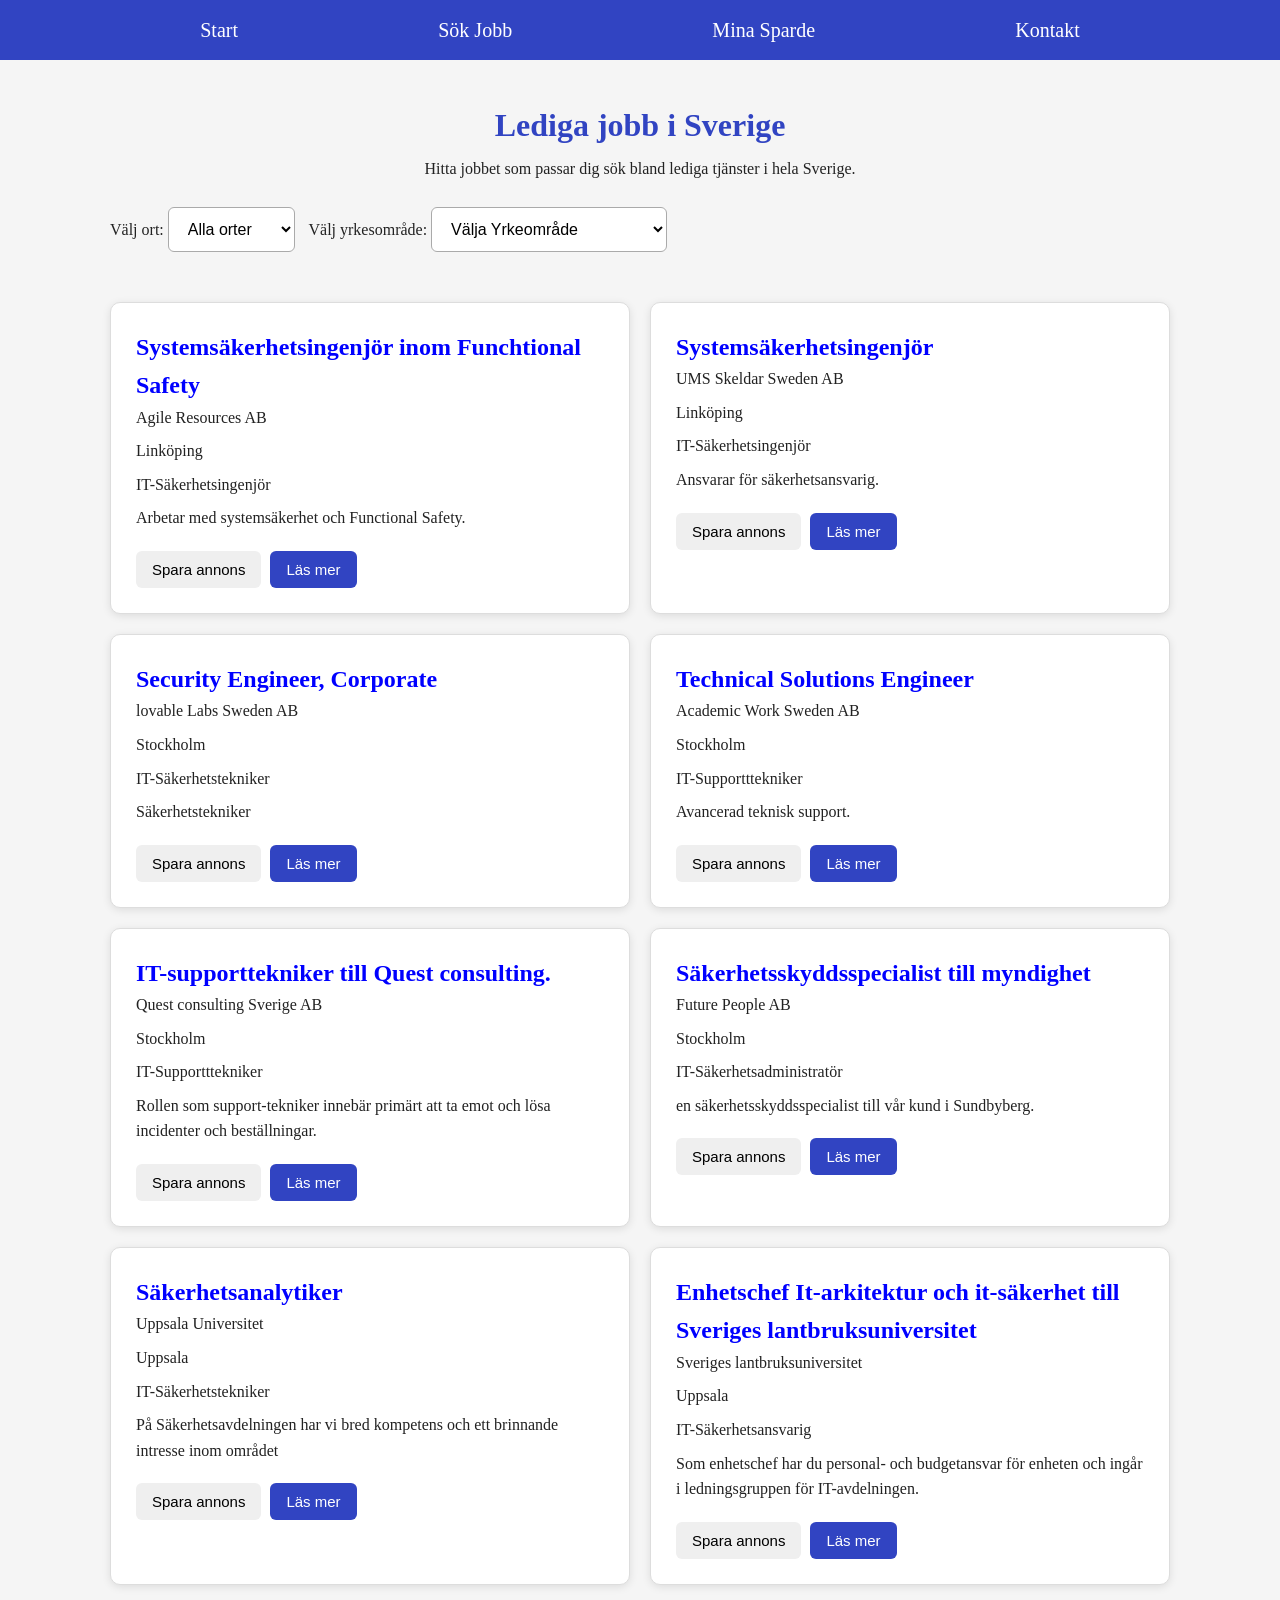
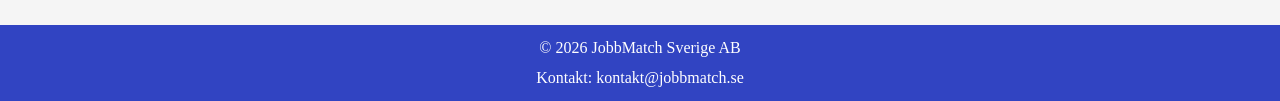
==== annonser.html @ a0ccef65 "uppdetera och merge med andra brance ola" ====
<!DOCTYPE html>
<html lang="sv">
<head>
    <meta charset="UTF-8">
    <meta name="viewport" content="width=device-width, initial-scale=1.0">
    <title>Jobbstart</title>

    <link rel="stylesheet" href="annonser.css">
    <script src="annonser.js" defer></script>
</head>
<body>
    <header>
        <nav>
            <a href="index.html">Start</a>
            <a href="annonser.html">Sök Jobb</a>
            <a href="spara.html">Mina Sparde</a>
            <a href="kontakt.html">Kontakt </a>
        </nav>     
    </header>
    <main> 
         <h1>Lediga jobb i Sverige</h1>
         <p>Hitta jobbet som passar dig sök bland lediga tjänster i hela Sverige.</p>
         <label for="ort">Välj ort:</label>
    
            <select id="ort">
                <option value="">Alla orter</option>
                <option value="Linköping">Linköping</option>
                <option value="Stockholm">Stockholm</option>
                <option value="Uppsala">Uppsala</option>
                <option value="Gotland">Gotland</option>
            </select>
            <label for="yrke">Välj yrkesområde:</label>

            <select id="yrke" name="yrke">
                <option value=" ">Välja Yrkeområde</option>
                 <option value="IT-Säkerhetsingenjör">IT-Säkerhetsingenjör</option>
                 <option value="IT-Säkerhetsansvarig">IT-Säkerhetsansvarig</option>
                 <option value="IT-Säkerhetstekniker">IT-Säkerhetstekniker</option>
                 <option value="IT-Supportttekniker">IT-Supportttekniker</option>
                 <option value="IT-Säkerhetsadministratör">IT-Säkerhetsadministratör</option>
            </select>

       
    
        <div id="jobb-lista"></div> <!--visa 8 jobb-->

    </main>
        
    <footer> 
      <p>&copy; 2026 JobbMatch Sverige AB</p>
      <p>Kontakt: kontakt@jobbmatch.se</p>
    </footer>
</body>
</html>
---- annonser.css ----
/* ========================================
   GRUNDINSTÄLLNINGAR
======================================== */

*,
*::before,
*::after {
    box-sizing: border-box;
    margin: 0;
}

html {
    scroll-padding-top: 7rem;
    scroll-behavior: smooth;
}

body {
    font-family: 'Times New Roman', Times, serif;
    line-height: 1.6;
    min-height: 100vh;

    display: flex;
    flex-direction: column;

    background-color: #f5f5f5;
    color: #222;
}


/* ========================================
   HEADER OCH NAVIGATION
======================================== */

header {
    background-color: rgb(49, 68, 194);
}

header nav {
    min-height: 60px;

    display: flex;
    flex-direction: row;
    justify-content: space-evenly;
    align-items: center;
}

nav a {
    color: white;
    text-decoration: none;
    font-size: 20px;
}

nav a:visited {
    color: white;
}

nav a:hover {
    color: black;
    text-decoration: underline;
}

nav a:active {
    color: white;
}


/* ========================================
   MAIN
======================================== */

main {
    width: 100%;
    max-width: 1100px;

    margin: 0 auto;
    padding: 40px 20px;

    flex: 1;
}


/* Sidans rubrik */
main > h1 {
    text-align: center;

    font-size: 32px;

    margin-bottom: 5px;

    color: rgb(49, 68, 194);
}


/* Texten under rubriken */
main > p {
    text-align: center;
    margin-bottom: 25px;
}

h2 {
  color: blue;
}
h3{
  color: blue;
}
h4{
  color: blue;
}
.vandetill{
  color: blue;
}
/* ========================================
   FILTER
======================================== */

select {
    padding: 12px 15px;

    margin-right: 10px;
    margin-bottom: 25px;

    border: 1px solid #aaa;
    border-radius: 6px;

    background-color: white;

    font-size: 16px;

    cursor: pointer;
}

select:focus {
    outline: 2px solid rgb(49, 68, 194);
}


/* ========================================
   JOBBLISTA
======================================== */

#jobb-lista  {
    display: grid;

    grid-template-columns: repeat(2, 1fr);

    gap: 20px;

    margin-top: 25px;
}


/* Ett kort för varje jobbannons */
.jobbobjekt {
    background-color: white;

    padding: 25px;

    border: 1px solid #ddd;
    border-radius: 10px;

    box-shadow: 0 2px 8px
        rgba(0, 0, 0, 0.1);
}


/* Jobbtitel */
#jobb-lista h3 {
    color: rgb(49, 68, 194);

    margin-bottom: 10px;
}


/* Text i jobbannonsen */
#jobb-lista p {
    margin-bottom: 8px;
}


/* ========================================
   KNAPPAR
======================================== */

button {
    padding: 10px 16px;

    margin-top: 12px;
    margin-right: 5px;

    border: none;
    border-radius: 6px;

    font-size: 15px;

    cursor: pointer;
}


/* Läs mer-knappen */
.detalj-knapp {
    background-color: rgb(49, 68, 194);
    color: white;
}


/* Spara-knappen */
.spara-knapp {
    background-color: #e2e5f5;
    color: #222;
}


/* Ta bort-knappen */
.ta-bort-knapp {
    background-color: #e5e5e5;
    color: #222;
}


/* Tillbaka-knappen i detaljvyn */
#tillbaka-knapp {
    background-color: rgb(49, 68, 194);
    color: white;
}


/* Hover-effekt på knappar */
button:hover {
    opacity: 0.8;
}


/* ========================================
   SPARADE JOBB
======================================== */

#spardeJobb {
    margin: 20px 0 30px;

    padding: 20px;

    background-color: white;

    border: 1px solid #ddd;
    border-radius: 10px;
}


/* Varje sparat jobb */
#spardeJobb div {
    padding: 15px 0;

    border-bottom: 1px solid #ddd;
}


/* Ingen linje efter sista jobbet */
#spardeJobb div:last-child {
    border-bottom: none;
}


/* ========================================
   FOOTER
======================================== */

footer {
   
  min-height: 70px;
  background-color: rgb(49, 68, 194);
  color: white;

  display: flex;
  flex-direction: column;
  justify-content: center;
  align-items: center;

  gap: 5px;
  padding: 10px;
  text-align: center;
}



/* ========================================
   RESPONSIV DESIGN - MOBIL
======================================== */

@media (max-width: 600px) {

    /* Navigationen anpassas för liten skärm */
    header nav {
        flex-direction: column;
        gap: 10px;

        padding: 15px;
    }


    /* Mindre rubrik på mobilen */
    main > h2 {
        font-size: 26px;
    }


    /* Filtren tar hela bredden */
    select {
        width: 100%;

        margin-right: 0;
        margin-bottom: 15px;
    }


    /* Ett jobbkort per rad */
    #jobb-lista {
        grid-template-columns: 1fr;
    }


    /* Mindre padding */
    #jobb-lista article {
        padding: 20px;
    }


    /* Knapparna blir lättare att trycka på mobilen */
    button {
        width: 100%;
        margin-right: 0;
    }
}
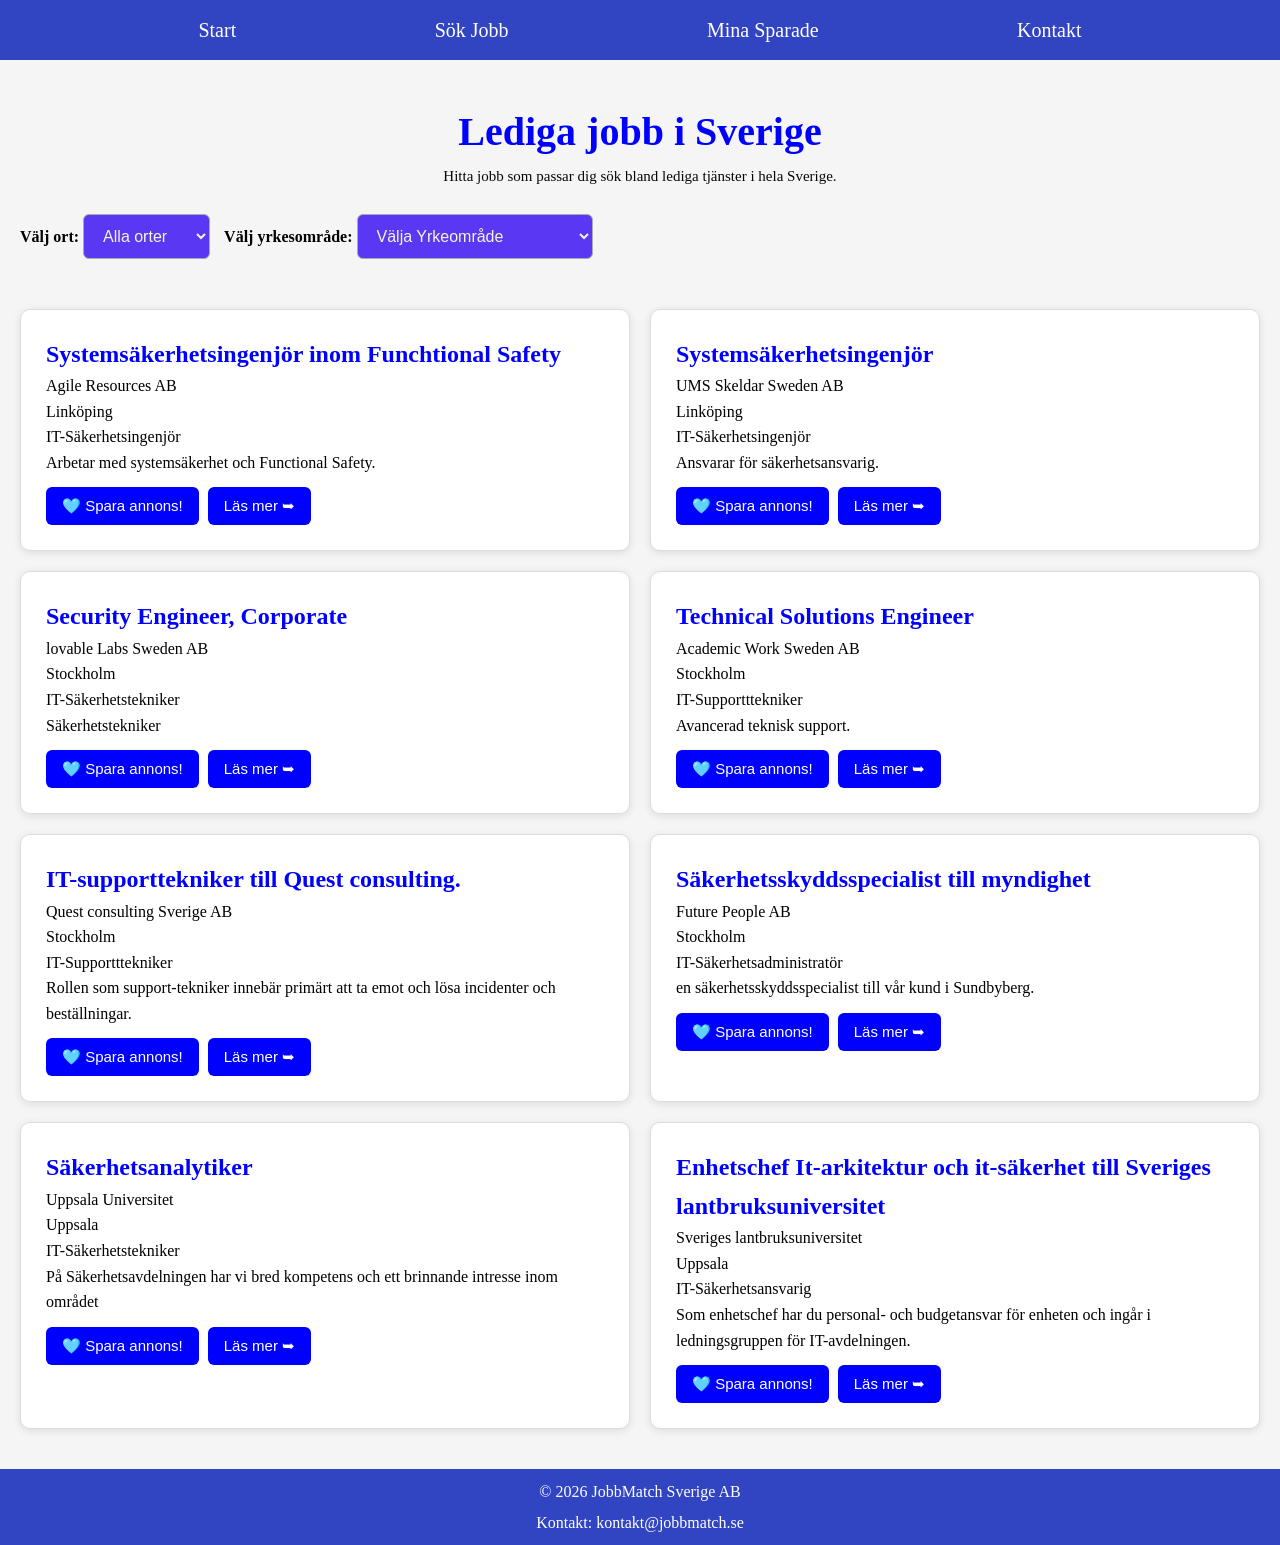
==== commit da209169: "uppdetera sparat button och alla länk fungerar" ====
--- a/annonser.html
+++ b/annonser.html
@@ -13,24 +13,24 @@
         <nav>
             <a href="index.html">Start</a>
             <a href="annonser.html">Sök Jobb</a>
-            <a href="spara.html">Mina Sparde</a>
+            <a href="spara.html">Mina Sparade</a>
             <a href="kontakt.html">Kontakt </a>
         </nav>     
     </header>
     <main> 
          <h1>Lediga jobb i Sverige</h1>
-         <p>Hitta jobbet som passar dig sök bland lediga tjänster i hela Sverige.</p>
-         <label for="ort">Välj ort:</label>
-    
+         <p>Hitta jobb som passar dig sök bland lediga tjänster i hela Sverige.</p>
+         <br/>
+
+         <label ><strong>Välj ort:</strong></label>
             <select id="ort">
                 <option value="">Alla orter</option>
                 <option value="Linköping">Linköping</option>
                 <option value="Stockholm">Stockholm</option>
                 <option value="Uppsala">Uppsala</option>
-                <option value="Gotland">Gotland</option>
             </select>
-            <label for="yrke">Välj yrkesområde:</label>
 
+            <label><strong>Välj yrkesområde:</strong></label>
             <select id="yrke" name="yrke">
                 <option value=" ">Välja Yrkeområde</option>
                  <option value="IT-Säkerhetsingenjör">IT-Säkerhetsingenjör</option>
@@ -39,8 +39,6 @@
                  <option value="IT-Supportttekniker">IT-Supportttekniker</option>
                  <option value="IT-Säkerhetsadministratör">IT-Säkerhetsadministratör</option>
             </select>
-
-       
     
         <div id="jobb-lista"></div> <!--visa 8 jobb-->
 
--- a/annonser.css
+++ b/annonser.css
@@ -19,26 +19,17 @@
     font-family: 'Times New Roman', Times, serif;
     line-height: 1.6;
     min-height: 100vh;
-
     display: flex;
     flex-direction: column;
-
     background-color: #f5f5f5;
-    color: #222;
-}
-
-
-/* ========================================
-   HEADER OCH NAVIGATION
-======================================== */
-
+    color: black;
+}
 header {
     background-color: rgb(49, 68, 194);
 }
 
 header nav {
     min-height: 60px;
-
     display: flex;
     flex-direction: row;
     justify-content: space-evenly;
@@ -64,14 +55,13 @@
     color: white;
 }
 
-
 /* ========================================
    MAIN
 ======================================== */
 
 main {
     width: 100%;
-    max-width: 1100px;
+    max-width:auto;
 
     margin: 0 auto;
     padding: 40px 20px;
@@ -79,25 +69,17 @@
     flex: 1;
 }
 
-
 /* Sidans rubrik */
-main > h1 {
-    text-align: center;
-
-    font-size: 32px;
-
-    margin-bottom: 5px;
-
-    color: rgb(49, 68, 194);
-}
-
-
-/* Texten under rubriken */
-main > p {
-    text-align: center;
-    margin-bottom: 25px;
-}
-
+main > p{
+  text-align: center;
+  color: rgb(7, 7, 7);
+  font-size: 15px;
+}
+h1{
+  color: blue;
+  text-align: center;
+  font-size: 40px;
+}
 h2 {
   color: blue;
 }
@@ -147,6 +129,7 @@
     gap: 20px;
 
     margin-top: 25px;
+    
 }
 
 
@@ -164,18 +147,6 @@
 }
 
 
-/* Jobbtitel */
-#jobb-lista h3 {
-    color: rgb(49, 68, 194);
-
-    margin-bottom: 10px;
-}
-
-
-/* Text i jobbannonsen */
-#jobb-lista p {
-    margin-bottom: 8px;
-}
 
 
 /* ========================================
@@ -199,67 +170,35 @@
 
 /* Läs mer-knappen */
 .detalj-knapp {
-    background-color: rgb(49, 68, 194);
-    color: white;
-}
-
-
-/* Spara-knappen */
-.spara-knapp {
-    background-color: #e2e5f5;
-    color: #222;
-}
-
-
-/* Ta bort-knappen */
-.ta-bort-knapp {
-    background-color: #e5e5e5;
-    color: #222;
-}
-
-
-/* Tillbaka-knappen i detaljvyn */
-#tillbaka-knapp {
-    background-color: rgb(49, 68, 194);
-    color: white;
-}
-
-
-/* Hover-effekt på knappar */
+    background-color: blue;
+    color: white;
+}
+
+
+/* Spara annnonser*/
+button {
+    background-color:blue;
+    color:white;
+}
 button:hover {
-    opacity: 0.8;
-}
-
-
-/* ========================================
-   SPARADE JOBB
-======================================== */
-
-#spardeJobb {
-    margin: 20px 0 30px;
-
-    padding: 20px;
-
-    background-color: white;
-
-    border: 1px solid #ddd;
-    border-radius: 10px;
-}
-
-
-/* Varje sparat jobb */
-#spardeJobb div {
-    padding: 15px 0;
-
-    border-bottom: 1px solid #ddd;
-}
-
-
-/* Ingen linje efter sista jobbet */
-#spardeJobb div:last-child {
-    border-bottom: none;
-}
-
+   color: black;
+}
+button:focus{
+  color: black;
+}
+#ort,#yrke{
+  color: beige;
+  background-color: rgb(89, 55, 243);
+
+}
+#top{
+  text-align: right;
+  font-size: 20px;
+  color: blue;
+}
+#top:hover{
+  color: rosybrown;
+}
 
 /* ========================================
    FOOTER
@@ -267,9 +206,9 @@
 
 footer {
    
-  min-height: 70px;
+  min-height: 50px;
   background-color: rgb(49, 68, 194);
-  color: white;
+  color:white;
 
   display: flex;
   flex-direction: column;
@@ -287,7 +226,7 @@
    RESPONSIV DESIGN - MOBIL
 ======================================== */
 
-@media (max-width: 600px) {
+@media (min-width: 376px;) {
 
     /* Navigationen anpassas för liten skärm */
     header nav {
@@ -297,13 +236,6 @@
         padding: 15px;
     }
 
-
-    /* Mindre rubrik på mobilen */
-    main > h2 {
-        font-size: 26px;
-    }
-
-
     /* Filtren tar hela bredden */
     select {
         width: 100%;
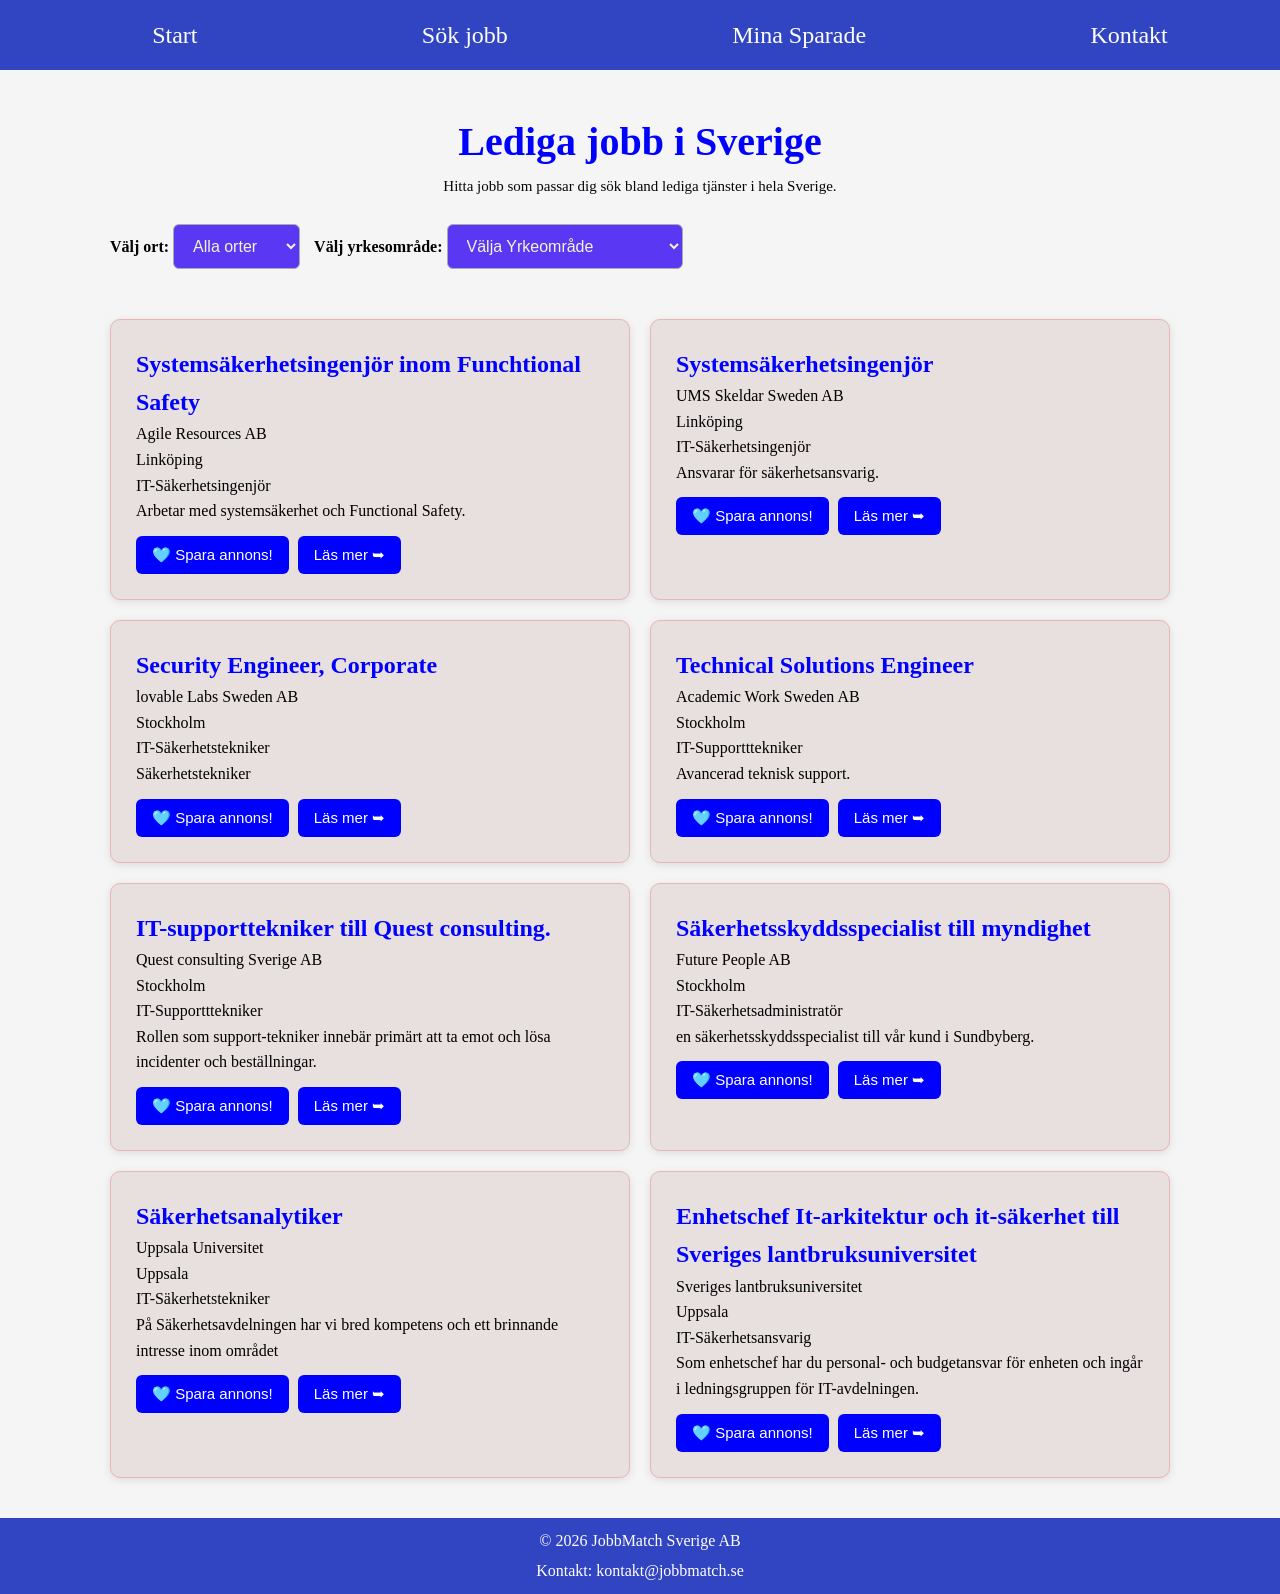
==== commit 2a882c1c: "färdig webbsida" ====
--- a/annonser.html
+++ b/annonser.html
@@ -10,12 +10,14 @@
 </head>
 <body>
     <header>
-        <nav>
-            <a href="index.html">Start</a>
-            <a href="annonser.html">Sök Jobb</a>
-            <a href="spara.html">Mina Sparade</a>
-            <a href="kontakt.html">Kontakt </a>
-        </nav>     
+      <nav>
+        <ul>
+          <li><a href="index.html">Start</a></li>
+          <li><a href="annonser.html">Sök jobb</a></li>
+          <li><a href="spara.html">Mina Sparade</a></li>
+          <li><a href="kontakt.html">Kontakt</a></li>
+        </ul>
+      </nav>
     </header>
     <main> 
          <h1>Lediga jobb i Sverige</h1>
@@ -28,6 +30,7 @@
                 <option value="Linköping">Linköping</option>
                 <option value="Stockholm">Stockholm</option>
                 <option value="Uppsala">Uppsala</option>
+
             </select>
 
             <label><strong>Välj yrkesområde:</strong></label>
--- a/annonser.css
+++ b/annonser.css
@@ -22,54 +22,92 @@
     display: flex;
     flex-direction: column;
     background-color: #f5f5f5;
-    color: black;
-}
-header {
-    background-color: rgb(49, 68, 194);
-}
-
-header nav {
-    min-height: 60px;
-    display: flex;
-    flex-direction: row;
-    justify-content: space-evenly;
-    align-items: center;
-}
-
-nav a {
-    color: white;
-    text-decoration: none;
-    font-size: 20px;
-}
-
-nav a:visited {
-    color: white;
-}
-
-nav a:hover {
-    color: black;
-    text-decoration: underline;
-}
-
-nav a:active {
-    color: white;
-}
-
+    
+
+}
+
+/* ========================================
+   HEADER OCH NAVIGATION
+======================================== */
+ul { 
+
+  list-style-type: none; 
+
+  display: flex; 
+
+  flex-direction: row; 
+
+  justify-content: space-evenly; 
+
+  min-height: 70px; 
+
+  background-color: rgb(49, 68, 194); 
+  margin: 0;
+  align-items: start;
+
+} 
+
+li { 
+
+  margin: auto; 
+
+} 
+
+li a:link { 
+
+  color: white; 
+
+  text-decoration: none; 
+
+  font-size: x-large; 
+
+} 
+
+li a:visited { 
+
+  color: white; 
+
+  text-decoration: none; 
+
+} 
+
+
+li a:hover { 
+
+  color: black; 
+
+  text-decoration: none; 
+
+} 
+
+li a:active { 
+
+  color: white; 
+
+  text-decoration: underline; 
+
+} 
+.topp{
+  color: blue;
+  text-align: right;
+}
+.topp a:hover{
+  color: #eab5b5;
+}
 /* ========================================
    MAIN
 ======================================== */
-
 main {
+  
     width: 100%;
-    max-width:auto;
-
+    max-width: 1100px;
     margin: 0 auto;
     padding: 40px 20px;
-
     flex: 1;
-}
-
-/* Sidans rubrik */
+    color: black;
+}
+
+/* main */
 main > p{
   text-align: center;
   color: rgb(7, 7, 7);
@@ -132,9 +170,21 @@
     
 }
 
-
 /* Ett kort för varje jobbannons */
 .jobbobjekt {
+    background-color: rgb(232, 223, 223);
+
+    padding: 25px;
+
+    border: 1px solid #eab5b5;
+    border-radius: 10px;
+
+    box-shadow: 0 2px 8px
+        rgba(0, 0, 0, 0.1);
+}
+
+/* Ett kort för varje jobbannons */
+#jobb-lista article {
     background-color: white;
 
     padding: 25px;
@@ -145,6 +195,7 @@
     box-shadow: 0 2px 8px
         rgba(0, 0, 0, 0.1);
 }
+
 
 
 
@@ -191,14 +242,6 @@
   background-color: rgb(89, 55, 243);
 
 }
-#top{
-  text-align: right;
-  font-size: 20px;
-  color: blue;
-}
-#top:hover{
-  color: rosybrown;
-}
 
 /* ========================================
    FOOTER
@@ -206,7 +249,7 @@
 
 footer {
    
-  min-height: 50px;
+  min-height: 70px;
   background-color: rgb(49, 68, 194);
   color:white;
 
@@ -220,46 +263,11 @@
   text-align: center;
 }
 
-
-
 /* ========================================
    RESPONSIV DESIGN - MOBIL
 ======================================== */
 
-@media (min-width: 376px;) {
-
-    /* Navigationen anpassas för liten skärm */
-    header nav {
-        flex-direction: column;
-        gap: 10px;
-
-        padding: 15px;
-    }
-
-    /* Filtren tar hela bredden */
-    select {
-        width: 100%;
-
-        margin-right: 0;
-        margin-bottom: 15px;
-    }
-
-
-    /* Ett jobbkort per rad */
-    #jobb-lista {
-        grid-template-columns: 1fr;
-    }
-
-
-    /* Mindre padding */
-    #jobb-lista article {
-        padding: 20px;
-    }
-
-
-    /* Knapparna blir lättare att trycka på mobilen */
-    button {
-        width: 100%;
-        margin-right: 0;
-    }
-}
+@media (min-width: 376px) {
+
+  
+  }
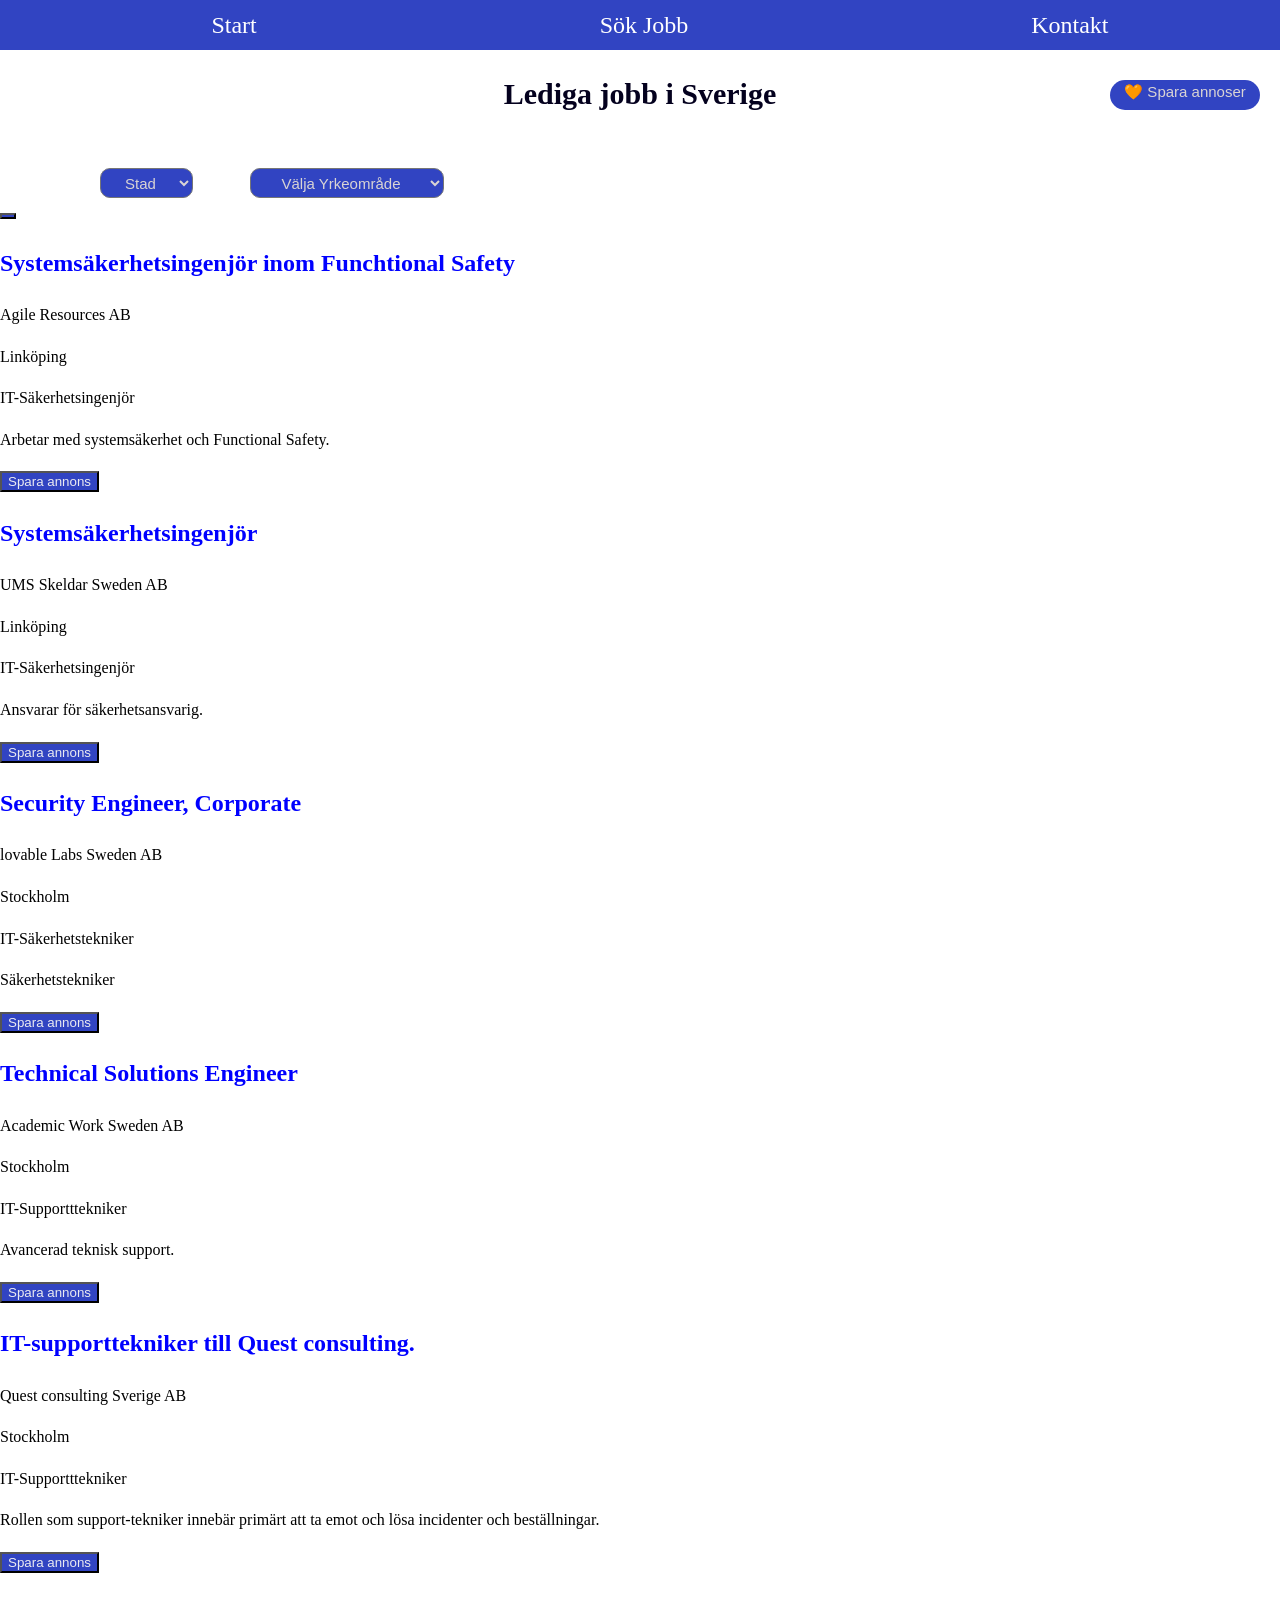
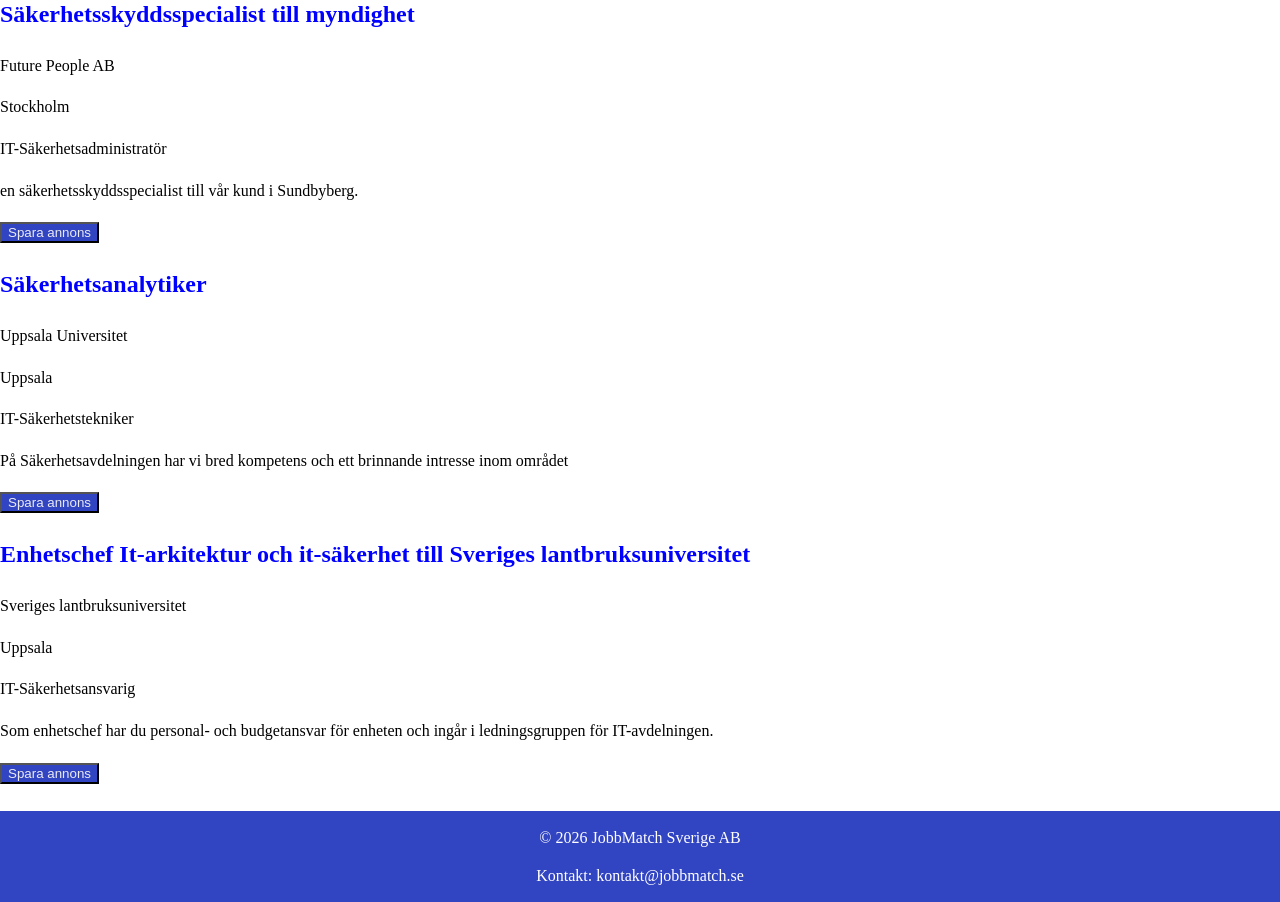
==== commit dbb9aaa4: "Merge branch 'indexSida' of https://github.com/Bobbolino/Jobbannonser into indexSida" ====
--- a/annonser.html
+++ b/annonser.html
@@ -7,34 +7,30 @@
 
     <link rel="stylesheet" href="annonser.css">
     <script src="annonser.js" defer></script>
+
 </head>
 <body>
     <header>
-      <nav>
-        <ul>
-          <li><a href="index.html">Start</a></li>
-          <li><a href="annonser.html">Sök jobb</a></li>
-          <li><a href="spara.html">Mina Sparade</a></li>
-          <li><a href="kontakt.html">Kontakt</a></li>
-        </ul>
-      </nav>
+        <nav>
+         <ul>
+           <li><a href="index.html">Start</a></li>
+            <li><a href="annonser.html">Sök Jobb</a></li>
+            <li><a href="kontakt.html">Kontakt </a></li>
+         </ul>
+        </nav>    
     </header>
-    <main> 
-         <h1>Lediga jobb i Sverige</h1>
-         <p>Hitta jobb som passar dig sök bland lediga tjänster i hela Sverige.</p>
-         <br/>
-
-         <label ><strong>Välj ort:</strong></label>
+    <main>
+        
+            <h1>Lediga jobb i Sverige</h1>
+            
             <select id="ort">
-                <option value="">Alla orter</option>
+                <option value="">Stad</option>
                 <option value="Linköping">Linköping</option>
                 <option value="Stockholm">Stockholm</option>
                 <option value="Uppsala">Uppsala</option>
-
             </select>
 
-            <label><strong>Välj yrkesområde:</strong></label>
-            <select id="yrke" name="yrke">
+            <select id="yrke" namn="yrke">
                 <option value=" ">Välja Yrkeområde</option>
                  <option value="IT-Säkerhetsingenjör">IT-Säkerhetsingenjör</option>
                  <option value="IT-Säkerhetsansvarig">IT-Säkerhetsansvarig</option>
@@ -42,14 +38,19 @@
                  <option value="IT-Supportttekniker">IT-Supportttekniker</option>
                  <option value="IT-Säkerhetsadministratör">IT-Säkerhetsadministratör</option>
             </select>
+
+       <button class="btn" ><a href="spara.html" > 🧡 Spara annoser</a></button>
+        
+        <div id="spardeJobb"></div> <!--jobbet som har sparat-->
     
+        
         <div id="jobb-lista"></div> <!--visa 8 jobb-->
 
     </main>
-        
+        <br/>
     <footer> 
       <p>&copy; 2026 JobbMatch Sverige AB</p>
       <p>Kontakt: kontakt@jobbmatch.se</p>
     </footer>
 </body>
-</html>
+</html>
--- a/annonser.css
+++ b/annonser.css
@@ -1,273 +1,213 @@
-
-/* ========================================
-   GRUNDINSTÄLLNINGAR
-======================================== */
-
 *,
 *::before,
 *::after {
     box-sizing: border-box;
-    margin: 0;
-}
-
-html {
-    scroll-padding-top: 7rem;
-    scroll-behavior: smooth;
+}
+html{
+  scroll-behavior: smooth;
 }
 
 body {
+    min-height: 100vh;
+    margin:0;
+    padding: 0;
+    width: 100%;
+   /* overflow: hidden;*/
     font-family: 'Times New Roman', Times, serif;
-    line-height: 1.6;
-    min-height: 100vh;
-    display: flex;
-    flex-direction: column;
-    background-color: #f5f5f5;
-    
-
-}
-
-/* ========================================
-   HEADER OCH NAVIGATION
-======================================== */
-ul { 
-
-  list-style-type: none; 
-
-  display: flex; 
-
-  flex-direction: row; 
-
-  justify-content: space-evenly; 
-
-  min-height: 70px; 
-
-  background-color: rgb(49, 68, 194); 
-  margin: 0;
-  align-items: start;
-
-} 
-
-li { 
-
-  margin: auto; 
-
-} 
-
-li a:link { 
-
-  color: white; 
-
-  text-decoration: none; 
-
-  font-size: x-large; 
-
-} 
-
-li a:visited { 
-
-  color: white; 
-
-  text-decoration: none; 
-
-} 
-
-
-li a:hover { 
-
-  color: black; 
-
-  text-decoration: none; 
-
-} 
-
-li a:active { 
-
-  color: white; 
-
-  text-decoration: underline; 
-
-} 
-.topp{
-  color: blue;
-  text-align: right;
-}
-.topp a:hover{
-  color: #eab5b5;
-}
-/* ========================================
-   MAIN
-======================================== */
-main {
-  
-    width: 100%;
-    max-width: 1100px;
-    margin: 0 auto;
-    padding: 40px 20px;
-    flex: 1;
-    color: black;
-}
-
-/* main */
-main > p{
-  text-align: center;
-  color: rgb(7, 7, 7);
-  font-size: 15px;
-}
-h1{
-  color: blue;
-  text-align: center;
-  font-size: 40px;
-}
-h2 {
-  color: blue;
+    font-size: 16px ;
+    line-height: 1.6; 
+}
+
+ul {
+  margin-top: 0;
+  list-style-type: none;
+  display: flex;
+  flex-direction: row;
+  justify-content: space-evenly;
+  min-height: 50px;
+  background-color: rgb(49, 68, 194);
+}
+
+li {
+  margin: auto;
+}
+ul a:link {
+  color: white;
+  text-decoration: none;
+  font-size: x-large;
+}
+
+ul a:visited {
+  color: white;
+  text-decoration: none;
+}
+
+ul a:hover {
+  color: black;
+  text-decoration: none;
+}
+
+ul a:active {
+  color: white;
+  text-decoration: none;
+}
+
+h1 {
+  font-size: 30px;
+  text-align: center;
+  color: rgb(4, 1, 30);
+}
+h2{
+ color:blue;
 }
 h3{
-  color: blue;
+  color:blue;
+  text-align: center;
+  font-size: 30px;
 }
 h4{
   color: blue;
-}
-.vandetill{
+  font-size: 20px;
+}
+
+.btn a {
+ margin-left:auto;
+ display: inline-block;
+ padding: 3px;
+ width:150px;
+ height: 30px;
+ font-size: 15px;
+ background-color:  rgb(49, 68, 194);
+ color: rgb(217, 212, 212);
+ text-decoration:none;
+ border-radius: 15px;
+ position: absolute;
+ top: 80px;
+ right:20px;
+}
+.btn :hover{
+color: rgb(180, 15, 15);
+}
+#ort  {
+ display: block;
+ padding: 15px,30px;
+ font-size: 15px;
+ height: 30px;
+ background-color:  rgb(49, 68, 194);
+ color: rgb(217, 212, 212);
+ text-align: center;
+ border-radius: 10px;
+ position: relative;
+ top: 30px;
+ left:100px;
+}
+#yrke{
+ display: block;
+ padding: 10px,30px;
+ font-size: 15px;
+ height: 30px;
+ background-color:  rgb(49, 68, 194);
+ color: rgb(217, 212, 212);
+ text-align: center;
+ border-radius: 10px;
+ position: relative;
+ top: 0;
+ left:250px;
+} 
+#spardejobb{
+  text-decoration: underline;
+}
+/*detail.html*/
+#tillbak:hover{
   color: blue;
 }
-/* ========================================
-   FILTER
-======================================== */
-
-select {
-    padding: 12px 15px;
-
-    margin-right: 10px;
-    margin-bottom: 25px;
-
-    border: 1px solid #aaa;
-    border-radius: 6px;
-
-    background-color: white;
-
-    font-size: 16px;
-
-    cursor: pointer;
-}
-
-select:focus {
-    outline: 2px solid rgb(49, 68, 194);
-}
-
-
-/* ========================================
-   JOBBLISTA
-======================================== */
-
-#jobb-lista  {
-    display: grid;
-
-    grid-template-columns: repeat(2, 1fr);
-
-    gap: 20px;
-
-    margin-top: 25px;
-    
-}
-
-/* Ett kort för varje jobbannons */
-.jobbobjekt {
-    background-color: rgb(232, 223, 223);
-
-    padding: 25px;
-
-    border: 1px solid #eab5b5;
-    border-radius: 10px;
-
-    box-shadow: 0 2px 8px
-        rgba(0, 0, 0, 0.1);
-}
-
-/* Ett kort för varje jobbannons */
-#jobb-lista article {
-    background-color: white;
-
-    padding: 25px;
-
-    border: 1px solid #ddd;
-    border-radius: 10px;
-
-    box-shadow: 0 2px 8px
-        rgba(0, 0, 0, 0.1);
-}
-
-
-
-
-
-/* ========================================
-   KNAPPAR
-======================================== */
-
-button {
-    padding: 10px 16px;
-
-    margin-top: 12px;
-    margin-right: 5px;
-
-    border: none;
-    border-radius: 6px;
-
-    font-size: 15px;
-
-    cursor: pointer;
-}
-
-
-/* Läs mer-knappen */
-.detalj-knapp {
-    background-color: blue;
-    color: white;
-}
-
-
-/* Spara annnonser*/
-button {
-    background-color:blue;
-    color:white;
-}
-button:hover {
-   color: black;
-}
-button:focus{
+#tillbak a {
+ margin-left:auto;
+ display: inline-block;
+ padding: 25px,40px;
+ font-size: 15px;
+ background-color: rgb(49, 68, 194);
+ color: aliceblue;
+ text-decoration:none;
+ border-radius: 10px;
+ position: absolute;
+ top: 80px;
+ right:20px;
+}
+#tillbak{
+ margin-top: 0;
+  list-style-type: none;
+  display: flex;
+  flex-direction: row;
+  justify-content: space-evenly;
+  min-height: 50px;
+  background-color: rgb(49, 68, 194);
+}
+#tillbak a:hover{
+  color:black;
+}
+#vandetill a{
+ display:flex;
+ padding: 25px,40px;
+ font-size: 15px;
+ background-color: rgb(49, 68, 194);
+ color: aliceblue;
+ text-decoration:none;
+ border-radius: 10px;
+ position: absolute;
+ top: 80px;
+ right:20px;
+}
+#vandetill{
+ margin-top: 0;
+  list-style-type: none;
+  display: flex;
+  flex-direction: row;
+  justify-content: space-evenly;
+  min-height: 50px;
+  background-color: rgb(49, 68, 194);
+}
+#vandetill a:hover{
   color: black;
 }
-#ort,#yrke{
-  color: beige;
-  background-color: rgb(89, 55, 243);
-
-}
-
-/* ========================================
-   FOOTER
-======================================== */
+
+button{
+  color: rgb(235, 235, 241);
+  background:rgb(49, 68, 194) ;
+} 
 
 footer {
-   
-  min-height: 70px;
-  background-color: rgb(49, 68, 194);
-  color:white;
-
+min-height: 50px;
+line-height: 1px;
+  background-color: rgb(49, 68, 194);
+  color: white;
   display: flex;
   flex-direction: column;
   justify-content: center;
   align-items: center;
-
   gap: 5px;
   padding: 10px;
   text-align: center;
 }
-
-/* ========================================
-   RESPONSIV DESIGN - MOBIL
-======================================== */
-
-@media (min-width: 376px) {
-
+/*spara.html*/
+#fott{
+  position: fixed;
+  min-height: 70px;
+  background-color: rgb(49, 68, 194);
+  color: white;
+  gap: 5px;
+  padding: 10px;
+  text-align: center;
+}
+
+/* för mobil*/
+@media (min-width:367px);
+   header{
+    display: block;
+    }
   
-  }+
+
+
+
+
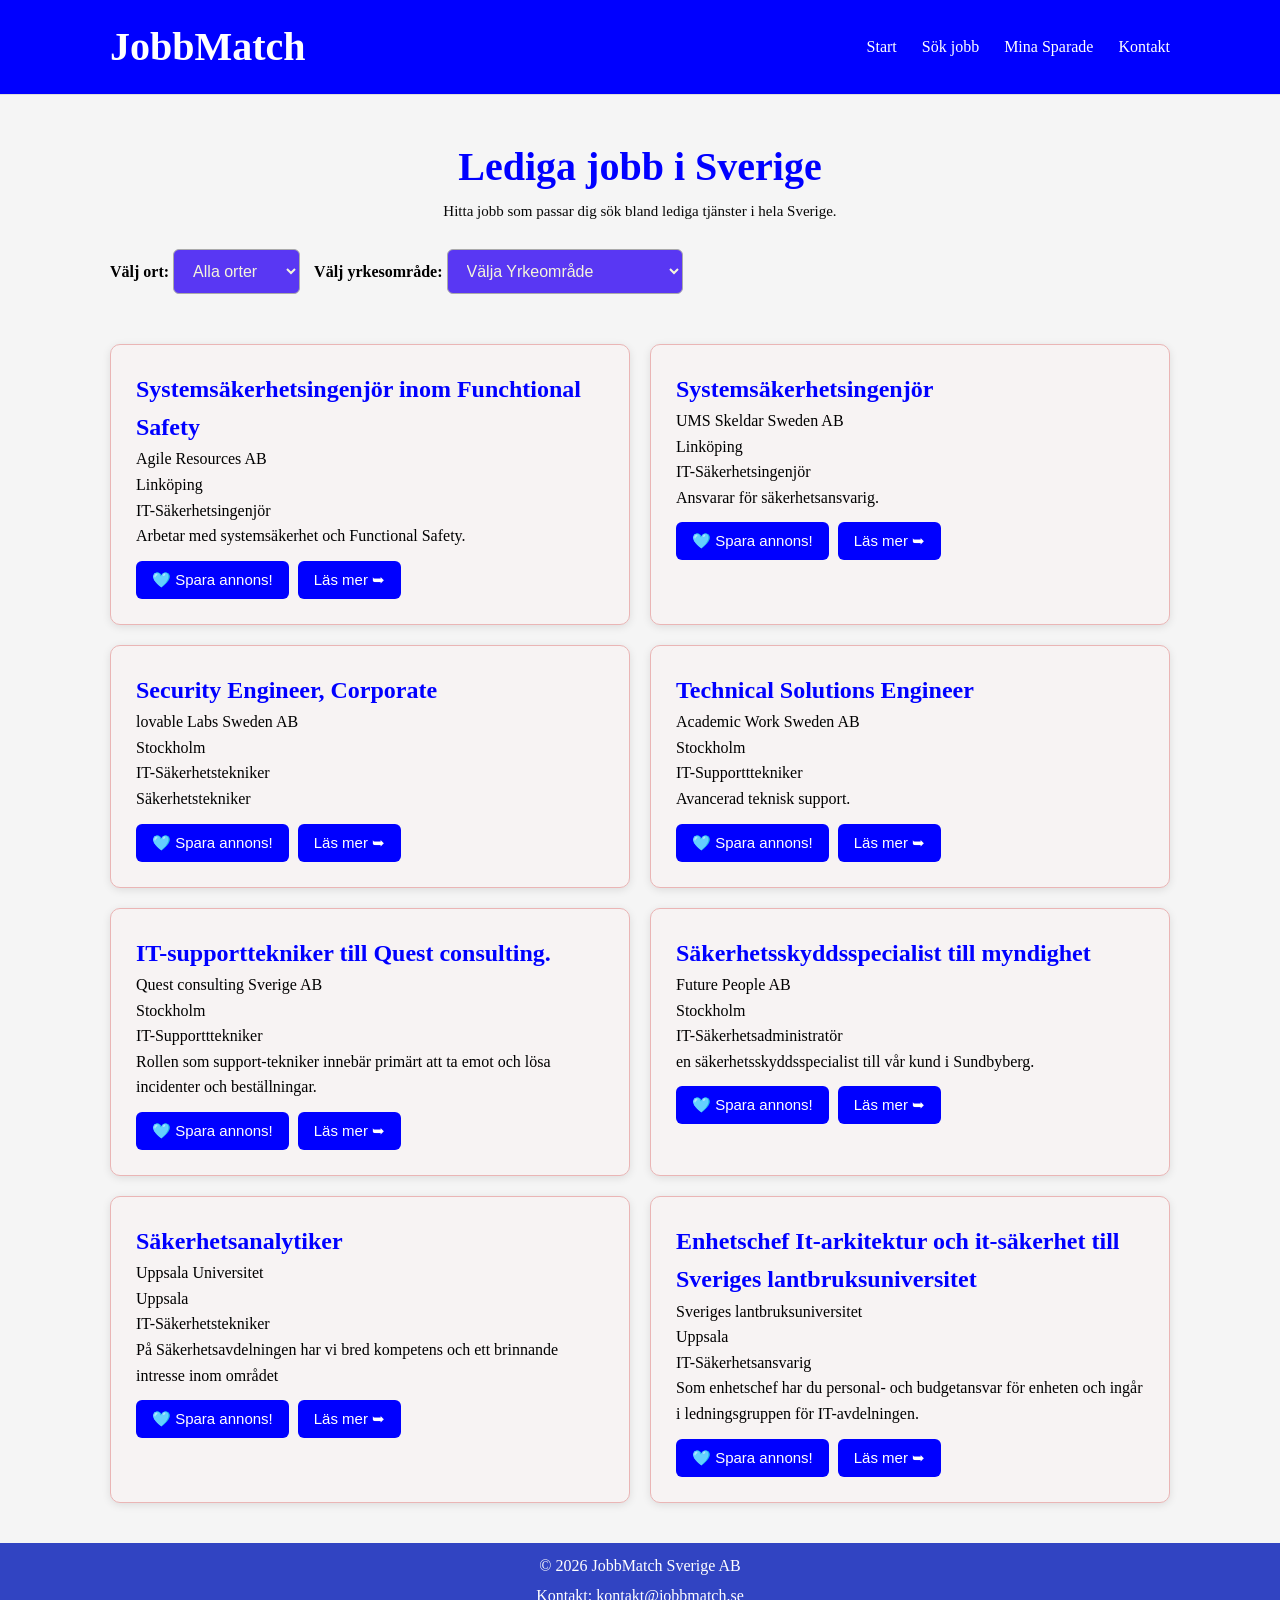
==== commit c648317e: "fixa alla sida" ====
--- a/annonser.html
+++ b/annonser.html
@@ -7,30 +7,35 @@
 
     <link rel="stylesheet" href="annonser.css">
     <script src="annonser.js" defer></script>
-
 </head>
 <body>
     <header>
-        <nav>
-         <ul>
-           <li><a href="index.html">Start</a></li>
-            <li><a href="annonser.html">Sök Jobb</a></li>
-            <li><a href="kontakt.html">Kontakt </a></li>
-         </ul>
-        </nav>    
+      <nav>
+        <h1 class="logo">JobbMatch</h1>
+        <ul>
+          <li><a href="index.html">Start</a></li>
+          <li><a href="annonser.html">Sök jobb</a></li>
+          <li><a href="spara.html">Mina Sparade</a></li>
+          <li><a href="kontakt.html">Kontakt</a></li>
+        </ul>
+      </nav>
     </header>
-    <main>
-        
-            <h1>Lediga jobb i Sverige</h1>
-            
+    <main> 
+         <h1>Lediga jobb i Sverige</h1>
+         <p>Hitta jobb som passar dig sök bland lediga tjänster i hela Sverige.</p>
+         <br/>
+
+         <label ><strong>Välj ort:</strong></label>
             <select id="ort">
-                <option value="">Stad</option>
+                <option value="">Alla orter</option>
                 <option value="Linköping">Linköping</option>
                 <option value="Stockholm">Stockholm</option>
                 <option value="Uppsala">Uppsala</option>
+
             </select>
 
-            <select id="yrke" namn="yrke">
+            <label><strong>Välj yrkesområde:</strong></label>
+            <select id="yrke" name="yrke">
                 <option value=" ">Välja Yrkeområde</option>
                  <option value="IT-Säkerhetsingenjör">IT-Säkerhetsingenjör</option>
                  <option value="IT-Säkerhetsansvarig">IT-Säkerhetsansvarig</option>
@@ -38,19 +43,14 @@
                  <option value="IT-Supportttekniker">IT-Supportttekniker</option>
                  <option value="IT-Säkerhetsadministratör">IT-Säkerhetsadministratör</option>
             </select>
-
-       <button class="btn" ><a href="spara.html" > 🧡 Spara annoser</a></button>
-        
-        <div id="spardeJobb"></div> <!--jobbet som har sparat-->
     
-        
         <div id="jobb-lista"></div> <!--visa 8 jobb-->
 
     </main>
-        <br/>
+        
     <footer> 
       <p>&copy; 2026 JobbMatch Sverige AB</p>
       <p>Kontakt: kontakt@jobbmatch.se</p>
     </footer>
 </body>
-</html>+</html>
--- a/annonser.css
+++ b/annonser.css
@@ -1,213 +1,269 @@
+
+/* ========================================
+   GRUNDINSTÄLLNINGAR
+======================================== */
+
 *,
 *::before,
 *::after {
     box-sizing: border-box;
-}
-html{
-  scroll-behavior: smooth;
+    margin: 0;
+}
+
+html {
+    scroll-padding-top: 7rem;
+    scroll-behavior: smooth;
 }
 
 body {
+    font-family: Times New Roman, Times, serif;
+    line-height: 1.6;
     min-height: 100vh;
-    margin:0;
+    display: flex;
+    flex-direction: column;
+    background-color: #f5f5f5;
+    
+
+}
+
+header {
+    background-color: blue;
+    min-width: 5opx;
+    border-bottom: 1px solid #ddd;
+}
+
+
+nav {
+    max-width: 1100px;
+
+    margin: auto;
+
+    padding: 15px 20px;
+
+    display: flex;
+
+    justify-content: space-between;
+
+    align-items: center;
+}
+
+
+.logo {
+    color:white;
+
+    margin: 0;
+}
+
+
+nav ul {
+    display: flex;
+
+    list-style: none;
+
+    gap: 25px;
+
+    margin: 0;
+
     padding: 0;
+}
+
+
+nav a {
+    text-decoration: none;
+
+    color:white;
+}
+
+
+nav a:hover {
+    color: #0a66c2;
+}/*
+
+
+/* ========================================
+   HEADER OCH NAVIGATION
+======================================== */
+.topp{
+  color: blue;
+  text-align: right;
+}
+.topp a:hover{
+  color: #eab5b5;
+}
+/* ========================================
+   MAIN
+======================================== */
+main {
+  
     width: 100%;
-   /* overflow: hidden;*/
-    font-family: 'Times New Roman', Times, serif;
-    font-size: 16px ;
-    line-height: 1.6; 
-}
-
-ul {
-  margin-top: 0;
-  list-style-type: none;
-  display: flex;
-  flex-direction: row;
-  justify-content: space-evenly;
-  min-height: 50px;
+    max-width: 1100px;
+    margin: 0 auto;
+    padding: 40px 20px;
+    flex: 1;
+    color: black;
+}
+
+/* main */
+main > p{
+  text-align: center;
+  color: rgb(7, 7, 7);
+  font-size: 15px;
+}
+h1{
+  color: blue;
+  text-align: center;
+  font-size: 40px;
+}
+h2 {
+  color: blue;
+}
+h3{
+  color: blue;
+}
+h4{
+  color: blue;
+}
+.vandetill{
+  color: blue;
+}
+/* ========================================
+   FILTER
+======================================== */
+
+select {
+    padding: 12px 15px;
+
+    margin-right: 10px;
+    margin-bottom: 25px;
+
+    border: 1px solid #aaa;
+    border-radius: 6px;
+
+    background-color: white;
+
+    font-size: 16px;
+
+    cursor: pointer;
+}
+
+select:focus {
+    outline: 2px solid rgb(49, 68, 194);
+}
+
+
+/* ========================================
+   JOBBLISTA
+======================================== */
+
+#jobb-lista  {
+    display: grid;
+
+    grid-template-columns: repeat(2, 1fr);
+
+    gap: 20px;
+
+    margin-top: 25px;
+    
+}
+
+/* Ett kort för varje jobbannons */
+.jobbobjekt {
+    background-color: rgb(247, 243, 243);
+
+    padding: 25px;
+
+    border: 1px solid #eab5b5;
+    border-radius: 10px;
+
+    box-shadow: 0 2px 8px
+        rgba(0, 0, 0, 0.1);
+}
+
+/* Ett kort för varje jobbannons */
+#jobb-lista article {
+    background-color: white;
+
+    padding: 25px;
+
+    border: 1px solid #ddd;
+    border-radius: 10px;
+
+    box-shadow: 0 2px 8px
+        rgba(0, 0, 0, 0.1);
+}
+
+
+
+
+
+/* ========================================
+   KNAPPAR
+======================================== */
+
+button {
+    padding: 10px 16px;
+
+    margin-top: 12px;
+    margin-right: 5px;
+
+    border: none;
+    border-radius: 6px;
+
+    font-size: 15px;
+
+    cursor: pointer;
+}
+
+
+/* Läs mer-knappen */
+.detalj-knapp {
+    background-color: blue;
+    color: white;
+}
+
+
+/* Spara annnonser*/
+button {
+    background-color:blue;
+    color:white;
+}
+button:hover {
+   color: black;
+}
+button:focus{
+  color: black;
+}
+#ort,#yrke{
+  color: beige;
+  background-color: rgb(89, 55, 243);
+
+}
+
+/* ========================================
+   FOOTER
+======================================== */
+
+footer {
+   
+  min-height: 70px;
   background-color: rgb(49, 68, 194);
-}
-
-li {
-  margin: auto;
-}
-ul a:link {
-  color: white;
-  text-decoration: none;
-  font-size: x-large;
-}
-
-ul a:visited {
-  color: white;
-  text-decoration: none;
-}
-
-ul a:hover {
-  color: black;
-  text-decoration: none;
-}
-
-ul a:active {
-  color: white;
-  text-decoration: none;
-}
-
-h1 {
-  font-size: 30px;
-  text-align: center;
-  color: rgb(4, 1, 30);
-}
-h2{
- color:blue;
-}
-h3{
-  color:blue;
-  text-align: center;
-  font-size: 30px;
-}
-h4{
-  color: blue;
-  font-size: 20px;
-}
-
-.btn a {
- margin-left:auto;
- display: inline-block;
- padding: 3px;
- width:150px;
- height: 30px;
- font-size: 15px;
- background-color:  rgb(49, 68, 194);
- color: rgb(217, 212, 212);
- text-decoration:none;
- border-radius: 15px;
- position: absolute;
- top: 80px;
- right:20px;
-}
-.btn :hover{
-color: rgb(180, 15, 15);
-}
-#ort  {
- display: block;
- padding: 15px,30px;
- font-size: 15px;
- height: 30px;
- background-color:  rgb(49, 68, 194);
- color: rgb(217, 212, 212);
- text-align: center;
- border-radius: 10px;
- position: relative;
- top: 30px;
- left:100px;
-}
-#yrke{
- display: block;
- padding: 10px,30px;
- font-size: 15px;
- height: 30px;
- background-color:  rgb(49, 68, 194);
- color: rgb(217, 212, 212);
- text-align: center;
- border-radius: 10px;
- position: relative;
- top: 0;
- left:250px;
-} 
-#spardejobb{
-  text-decoration: underline;
-}
-/*detail.html*/
-#tillbak:hover{
-  color: blue;
-}
-#tillbak a {
- margin-left:auto;
- display: inline-block;
- padding: 25px,40px;
- font-size: 15px;
- background-color: rgb(49, 68, 194);
- color: aliceblue;
- text-decoration:none;
- border-radius: 10px;
- position: absolute;
- top: 80px;
- right:20px;
-}
-#tillbak{
- margin-top: 0;
-  list-style-type: none;
-  display: flex;
-  flex-direction: row;
-  justify-content: space-evenly;
-  min-height: 50px;
-  background-color: rgb(49, 68, 194);
-}
-#tillbak a:hover{
-  color:black;
-}
-#vandetill a{
- display:flex;
- padding: 25px,40px;
- font-size: 15px;
- background-color: rgb(49, 68, 194);
- color: aliceblue;
- text-decoration:none;
- border-radius: 10px;
- position: absolute;
- top: 80px;
- right:20px;
-}
-#vandetill{
- margin-top: 0;
-  list-style-type: none;
-  display: flex;
-  flex-direction: row;
-  justify-content: space-evenly;
-  min-height: 50px;
-  background-color: rgb(49, 68, 194);
-}
-#vandetill a:hover{
-  color: black;
-}
-
-button{
-  color: rgb(235, 235, 241);
-  background:rgb(49, 68, 194) ;
-} 
-
-footer {
-min-height: 50px;
-line-height: 1px;
-  background-color: rgb(49, 68, 194);
-  color: white;
+  color:white;
+
   display: flex;
   flex-direction: column;
   justify-content: center;
   align-items: center;
+
   gap: 5px;
   padding: 10px;
   text-align: center;
 }
-/*spara.html*/
-#fott{
-  position: fixed;
-  min-height: 70px;
-  background-color: rgb(49, 68, 194);
-  color: white;
-  gap: 5px;
-  padding: 10px;
-  text-align: center;
-}
-
-/* för mobil*/
-@media (min-width:367px);
-   header{
-    display: block;
-    }
+
+/* ========================================
+   RESPONSIV DESIGN - MOBIL
+======================================== */
+
+@media (min-width: 376px) {
+
   
-
-
-
-
-
+  }
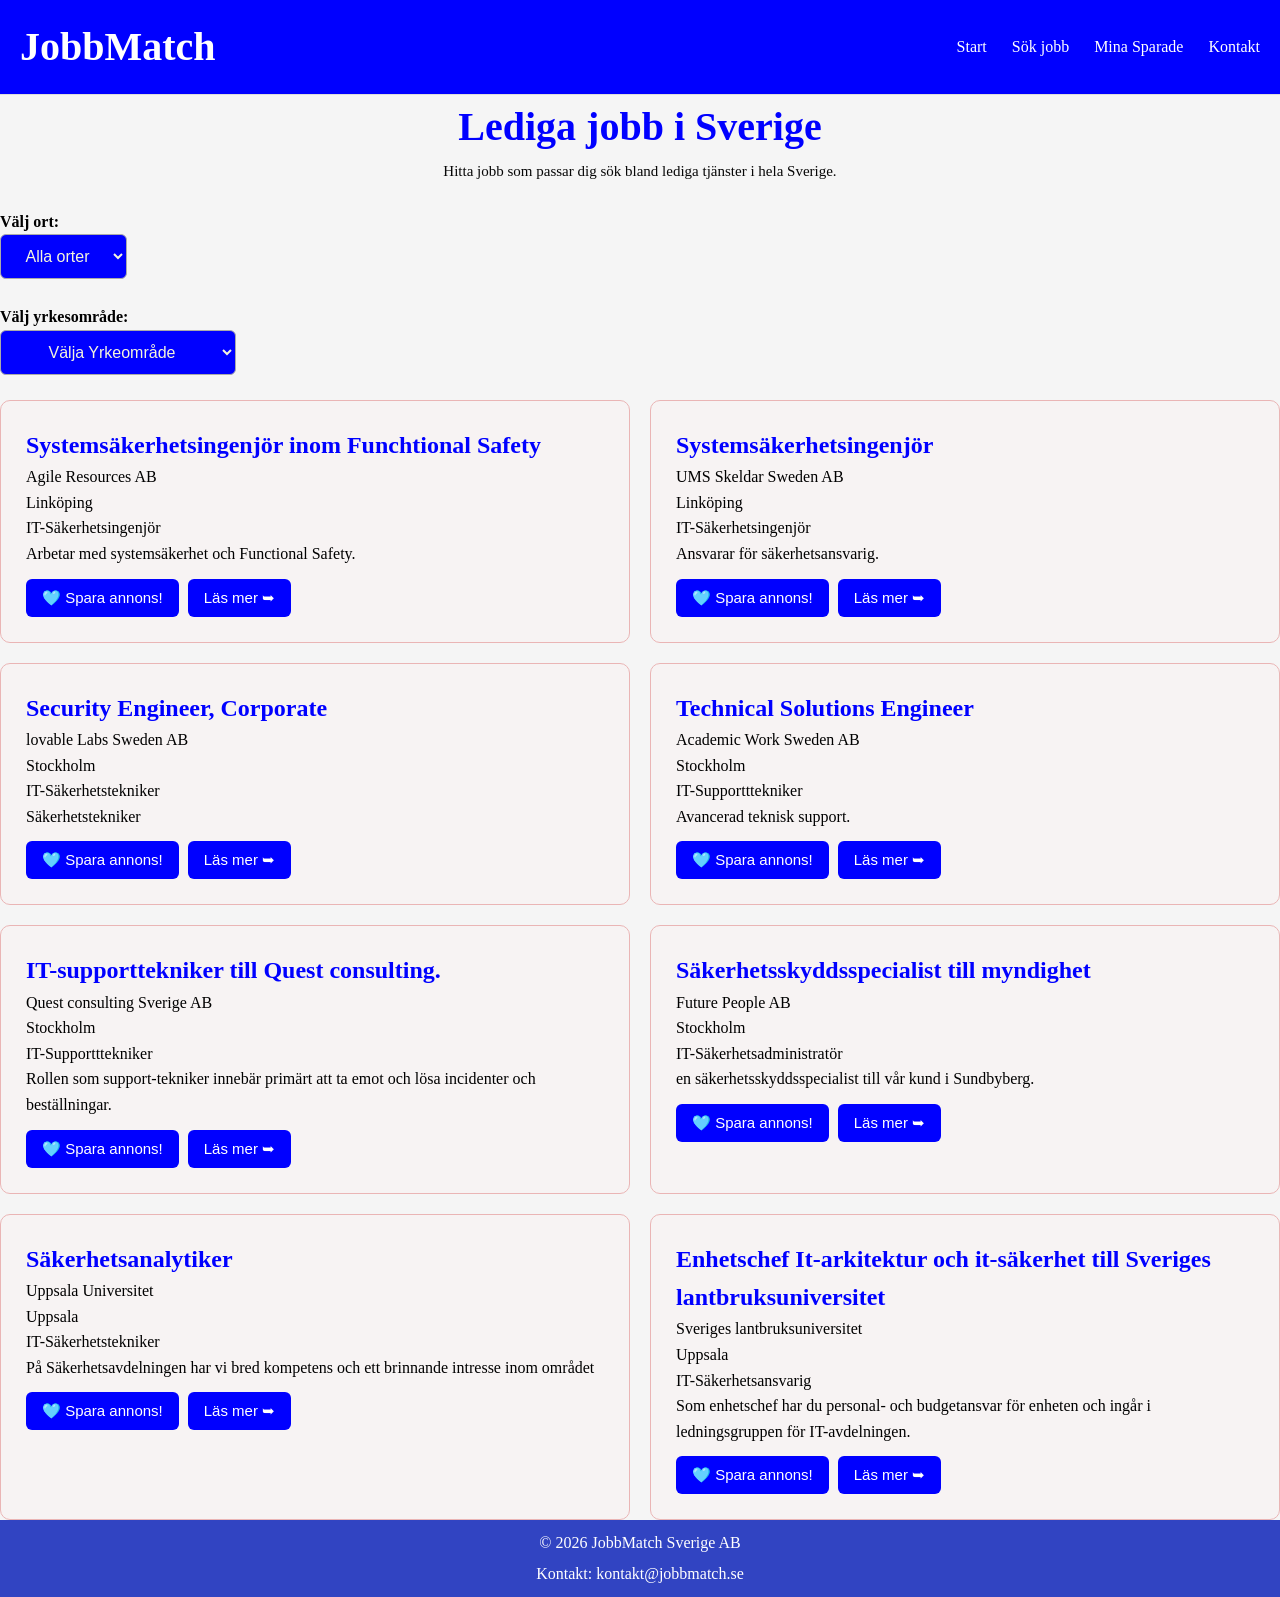
==== commit 817394d1: "förbättra mobilanpassning" ====
--- a/annonser.html
+++ b/annonser.html
@@ -3,7 +3,7 @@
 <head>
     <meta charset="UTF-8">
     <meta name="viewport" content="width=device-width, initial-scale=1.0">
-    <title>Jobbstart</title>
+    <title>JobbsMatch</title>
 
     <link rel="stylesheet" href="annonser.css">
     <script src="annonser.js" defer></script>
@@ -12,6 +12,7 @@
     <header>
       <nav>
         <h1 class="logo">JobbMatch</h1>
+      
         <ul>
           <li><a href="index.html">Start</a></li>
           <li><a href="annonser.html">Sök jobb</a></li>
--- a/annonser.css
+++ b/annonser.css
@@ -16,6 +16,7 @@
 }
 
 body {
+    display: grid;
     font-family: Times New Roman, Times, serif;
     line-height: 1.6;
     min-height: 100vh;
@@ -27,15 +28,14 @@
 }
 
 header {
+    display: block;
     background-color: blue;
-    min-width: 5opx;
+    width: 100%;
     border-bottom: 1px solid #ddd;
 }
 
 
 nav {
-    max-width: 1100px;
-
     margin: auto;
 
     padding: 15px 20px;
@@ -45,6 +45,8 @@
     justify-content: space-between;
 
     align-items: center;
+    flex-wrap: wrap;
+    gap:15px;
 }
 
 
@@ -65,6 +67,7 @@
     margin: 0;
 
     padding: 0;
+    text-align: right;
 }
 
 
@@ -83,6 +86,7 @@
 /* ========================================
    HEADER OCH NAVIGATION
 ======================================== */
+
 .topp{
   color: blue;
   text-align: right;
@@ -93,17 +97,7 @@
 /* ========================================
    MAIN
 ======================================== */
-main {
-  
-    width: 100%;
-    max-width: 1100px;
-    margin: 0 auto;
-    padding: 40px 20px;
-    flex: 1;
-    color: black;
-}
-
-/* main */
+
 main > p{
   text-align: center;
   color: rgb(7, 7, 7);
@@ -131,6 +125,7 @@
 ======================================== */
 
 select {
+    display: grid;
     padding: 12px 15px;
 
     margin-right: 10px;
@@ -168,15 +163,14 @@
 
 /* Ett kort för varje jobbannons */
 .jobbobjekt {
+    display: flexbox;
     background-color: rgb(247, 243, 243);
-
+    width: auto;
+    height: auto;
     padding: 25px;
 
     border: 1px solid #eab5b5;
     border-radius: 10px;
-
-    box-shadow: 0 2px 8px
-        rgba(0, 0, 0, 0.1);
 }
 
 /* Ett kort för varje jobbannons */
@@ -191,10 +185,6 @@
     box-shadow: 0 2px 8px
         rgba(0, 0, 0, 0.1);
 }
-
-
-
-
 
 /* ========================================
    KNAPPAR
@@ -234,8 +224,10 @@
   color: black;
 }
 #ort,#yrke{
-  color: beige;
-  background-color: rgb(89, 55, 243);
+    align-items: center;
+    text-align: center;
+    color: beige;
+    background-color: blue;
 
 }
 
@@ -259,11 +251,90 @@
   text-align: center;
 }
 
+
 /* ========================================
    RESPONSIV DESIGN - MOBIL
 ======================================== */
 
-@media (min-width: 376px) {
-
-  
-  }+@media (max-width: 600px) {
+
+    /* Gör så att sidan inte blir bredare än skärmen */
+    body {
+        width: 100%;
+        overflow-x: hidden;
+    }
+
+    /* Anpassa navigeringen */
+    nav {
+        flex-direction: column;
+        align-items: center;
+        padding: 15px 10px;
+        gap: 10px;
+    }
+
+    nav ul {
+        flex-direction: column;
+        align-items: center;
+        gap: 10px;
+        padding: 0;
+    }
+
+    /* Gör rubrikerna mindre på mobilen */
+    h1 {
+        font-size: 30px;
+        padding: 0 10px;
+    }
+
+    h2 {
+        font-size: 24px;
+    }
+
+    h3 {
+        font-size: 20px;
+    }
+
+    /* Anpassa texten */
+    main > p {
+        font-size: 14px;
+        padding: 0 10px;
+    }
+
+    /* Visa ett jobbkort per rad */
+    #jobb-lista {
+        grid-template-columns: 1fr;
+        gap: 15px;
+        margin: 20px 10px;
+    }
+
+    /* Minska avståndet inuti korten */
+    #jobb-lista article,
+    .jobbobjekt {
+        width: 100%;
+        min-width: 0;
+        padding: 15px;
+    }
+
+    /* Gör formulär och filter mer mobilvänliga */
+    select {
+        width: 100%;
+        max-width: 100%;
+        margin-right: 0;
+    }
+
+    /* Låt långa ord och länkar radbrytas */
+    p,
+    a {
+        overflow-wrap: anywhere;
+    }
+
+    /* Gör knapparna enklare att trycka på */
+    button {
+        max-width: 100%;
+        padding: 12px 16px;
+    }
+
+    /* Anpassa sidfoten */
+    footer {
+        padding: 15px 10px;
+    }
+}
